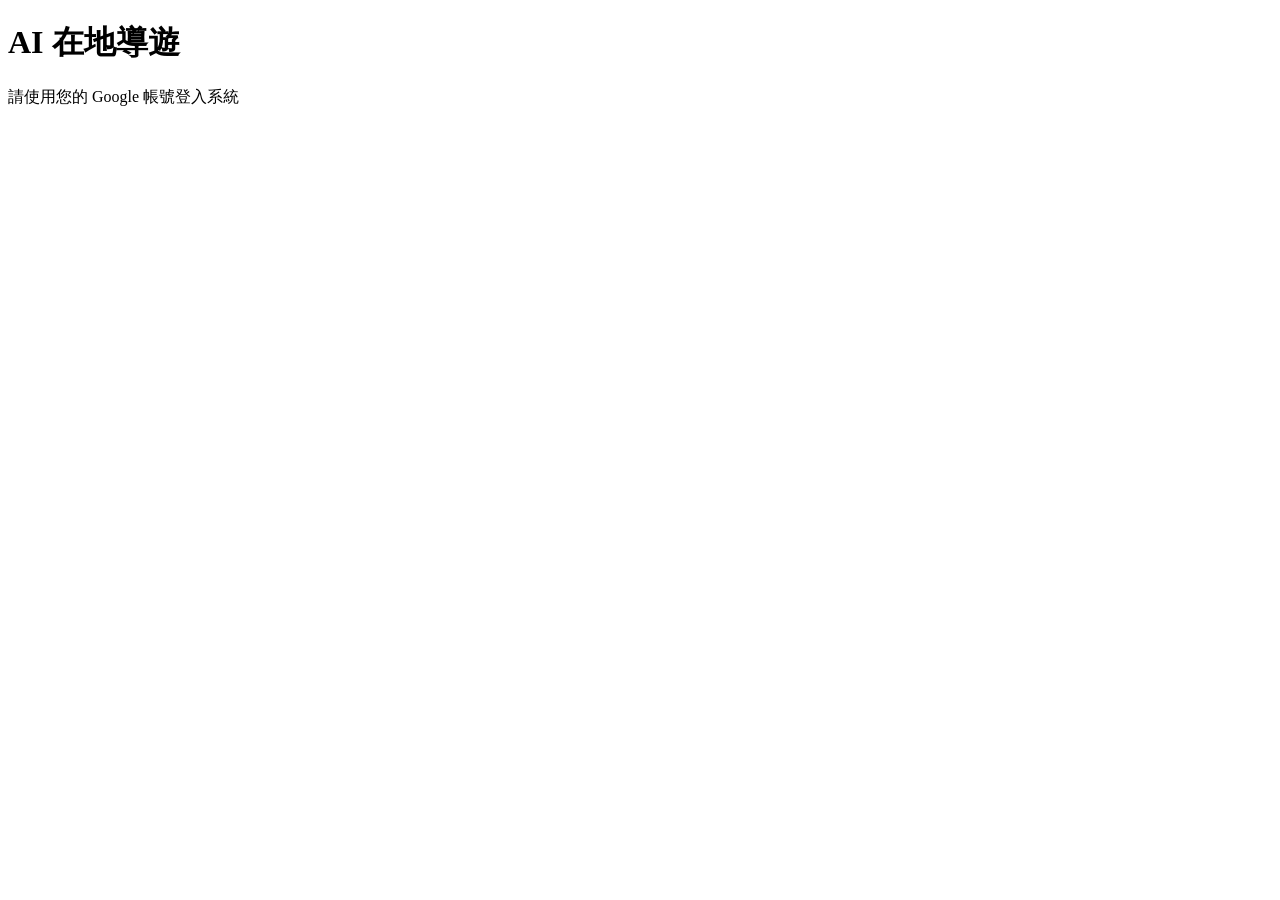
==== public/index.html @ 32da46e6 "feat: refactor for vercel deploy with multi-page routing" ====
<!DOCTYPE html>
<html lang="zh-TW">
<head>
    <meta charset="UTF-8">
    <meta name="viewport" content="width=device-width, initial-scale=1.0">
    <title>AI 在地導遊 - 登入</title>
    <link href="https://fonts.googleapis.com/css2?family=Outfit:wght@300;400;600&display=swap" rel="stylesheet">
    <link href="https://fonts.googleapis.com/css2?family=Noto+Sans+TC:wght@300;400;700&display=swap" rel="stylesheet">
    <link rel="stylesheet" href="/styles.css">
    <script src="https://accounts.google.com/gsi/client" async defer></script>
</head>
<body>
    <div class="container">
        <div id="view-login" class="view active glass-panel">
            <h1>AI 在地導遊</h1>
            <p>請使用您的 Google 帳號登入系統</p>
            <div id="g_id_onload"
                 data-client_id="970732083734-28k4jtivkvrdcuf314sp3d1c3ltfn9oj.apps.googleusercontent.com"
                 data-context="signin"
                 data-ux_mode="popup"
                 data-callback="handleGoogleLogin"
                 data-auto_prompt="false"></div>
            <div class="g_id_signin" data-type="standard" data-shape="rectangular" data-theme="outline" data-text="signin_with" data-size="large" data-logo_alignment="center"></div>
        </div>
    </div>
    <script>
        function decodeJwtResponse(token) {
            let base64Url = token.split('.')[1];
            let base64 = base64Url.replace(/-/g, '+').replace(/_/g, '/');
            return JSON.parse(decodeURIComponent(window.atob(base64).split('').map(c => '%' + ('00' + c.charCodeAt(0).toString(16)).slice(-2)).join('')));
        }
        function handleGoogleLogin(response) {
            const payload = decodeJwtResponse(response.credential);
            const googleId = payload.sub;
            localStorage.setItem('currentUser', googleId);
            localStorage.setItem('currentUserName', payload.name);
            
            const hasEnrolled = localStorage.getItem(`voice_enrolled_${googleId}`);
            if (!hasEnrolled) {
                window.location.href = '/register';
            } else {
                window.location.href = `/user/${googleId}/record`;
            }
        }
    </script>
</body>
</html>
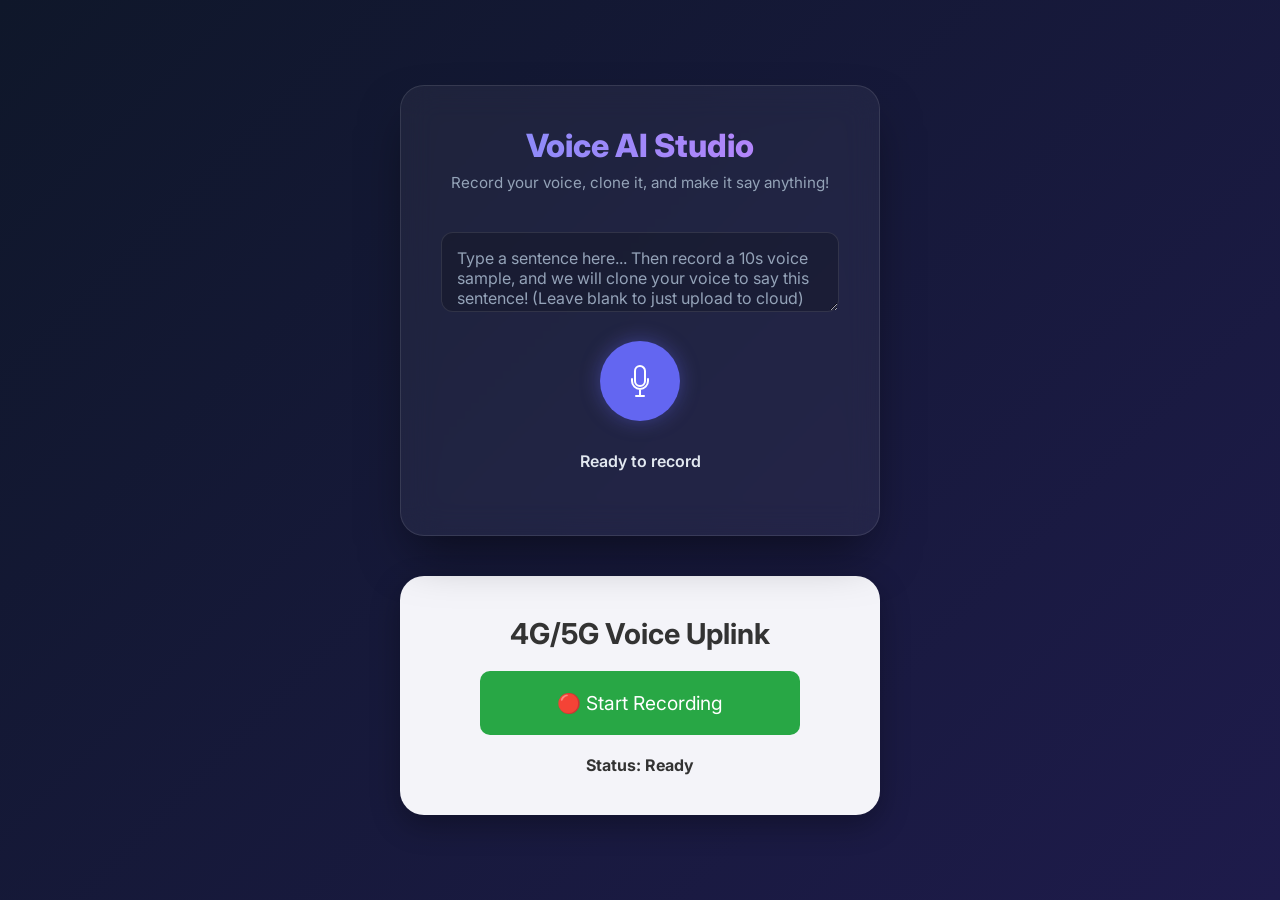
==== commit 8cff7838: "Integrate Voice AI Studio and Voice Recorder" ====
--- a/public/index.html
+++ b/public/index.html
@@ -1,47 +1,505 @@
 <!DOCTYPE html>
-<html lang="zh-TW">
+<html lang="en">
+
 <head>
     <meta charset="UTF-8">
     <meta name="viewport" content="width=device-width, initial-scale=1.0">
-    <title>AI 在地導遊 - 登入</title>
-    <link href="https://fonts.googleapis.com/css2?family=Outfit:wght@300;400;600&display=swap" rel="stylesheet">
-    <link href="https://fonts.googleapis.com/css2?family=Noto+Sans+TC:wght@300;400;700&display=swap" rel="stylesheet">
-    <link rel="stylesheet" href="/styles.css">
-    <script src="https://accounts.google.com/gsi/client" async defer></script>
+    <title>Integrated Voice App</title>
+    <link href="https://fonts.googleapis.com/css2?family=Inter:wght@400;600;800&display=swap" rel="stylesheet">
+    <style>
+        :root {
+            --primary-color: #6366f1;
+            --primary-hover: #4f46e5;
+            --danger-color: #ef4444;
+            --danger-hover: #dc2626;
+            --bg-gradient: linear-gradient(135deg, #0f172a 0%, #1e1b4b 100%);
+            --glass-bg: rgba(255, 255, 255, 0.05);
+            --glass-border: rgba(255, 255, 255, 0.1);
+            --text-main: #f8fafc;
+            --text-muted: #94a3b8;
+        }
+
+        * {
+            box-sizing: border-box;
+            margin: 0;
+            padding: 0;
+            font-family: 'Inter', sans-serif;
+        }
+
+        body {
+            background: var(--bg-gradient);
+            color: var(--text-main);
+            min-height: 100vh;
+            display: flex;
+            flex-direction: column;
+            align-items: center;
+            justify-content: center;
+            padding: 40px 20px;
+            gap: 40px;
+        }
+
+        /* --- Voice AI Studio Styles --- */
+        .recorder-container {
+            background: var(--glass-bg);
+            backdrop-filter: blur(16px);
+            -webkit-backdrop-filter: blur(16px);
+            border: 1px solid var(--glass-border);
+            border-radius: 24px;
+            padding: 40px;
+            width: 100%;
+            max-width: 480px;
+            text-align: center;
+            box-shadow: 0 25px 50px -12px rgba(0, 0, 0, 0.5);
+            transition: all 0.3s ease;
+        }
+
+        .recorder-container:hover {
+            border-color: rgba(255, 255, 255, 0.2);
+            transform: translateY(-5px);
+        }
+
+        .header h1 {
+            font-size: 2rem;
+            font-weight: 800;
+            margin-bottom: 8px;
+            background: linear-gradient(to right, #818cf8, #c084fc);
+            -webkit-background-clip: text;
+            -webkit-text-fill-color: transparent;
+        }
+
+        .header p {
+            color: var(--text-muted);
+            font-size: 0.95rem;
+            margin-bottom: 40px;
+        }
+
+        .record-button-wrapper {
+            position: relative;
+            display: inline-flex;
+            justify-content: center;
+            align-items: center;
+            margin-bottom: 30px;
+        }
+
+        .record-btn {
+            width: 80px;
+            height: 80px;
+            border-radius: 50%;
+            border: none;
+            background: var(--primary-color);
+            color: white;
+            font-size: 1.5rem;
+            cursor: pointer;
+            display: flex;
+            align-items: center;
+            justify-content: center;
+            transition: all 0.3s cubic-bezier(0.4, 0, 0.2, 1);
+            outline: none;
+            position: relative;
+            z-index: 2;
+            box-shadow: 0 0 20px rgba(99, 102, 241, 0.4);
+        }
+
+        .record-btn:hover {
+            transform: scale(1.05);
+            background: var(--primary-hover);
+        }
+
+        .record-btn.recording {
+            background: var(--danger-color);
+            animation: pulse-danger 1.5s infinite;
+            box-shadow: 0 0 20px rgba(239, 68, 68, 0.6);
+        }
+
+        .record-btn.recording:hover {
+            background: var(--danger-hover);
+        }
+
+        .ripple {
+            position: absolute;
+            width: 80px;
+            height: 80px;
+            border-radius: 50%;
+            background: var(--danger-color);
+            opacity: 0;
+            z-index: 1;
+        }
+
+        .record-btn.recording~.ripple {
+            animation: ripple-effect 1.5s infinite;
+        }
+
+        @keyframes pulse-danger {
+            0% { transform: scale(1); }
+            50% { transform: scale(0.95); }
+            100% { transform: scale(1); }
+        }
+
+        @keyframes ripple-effect {
+            0% { transform: scale(1); opacity: 0.6; }
+            100% { transform: scale(2); opacity: 0; }
+        }
+
+        .status-display {
+            font-size: 1rem;
+            font-weight: 600;
+            margin-bottom: 20px;
+            min-height: 24px;
+            color: #e2e8f0;
+        }
+
+        .timer {
+            font-family: monospace;
+            font-size: 1.25rem;
+            color: #cbd5e1;
+            margin-bottom: 20px;
+            display: none;
+        }
+
+        .timer.active {
+            display: block;
+        }
+
+        .result-container {
+            margin-top: 20px;
+            padding: 15px;
+            background: rgba(0, 0, 0, 0.2);
+            border-radius: 12px;
+            display: none;
+            word-break: break-all;
+        }
+
+        .result-container.show {
+            display: block;
+            animation: slide-up 0.4s ease forwards;
+        }
+
+        @keyframes slide-up {
+            from { opacity: 0; transform: translateY(10px); }
+            to { opacity: 1; transform: translateY(0); }
+        }
+
+        .audio-player-container {
+            margin-top: 20px;
+            display: none;
+        }
+
+        .audio-player-container.show {
+            display: block;
+        }
+
+        audio {
+            width: 100%;
+            height: 40px;
+            border-radius: 20px;
+        }
+
+        audio::-webkit-media-controls-panel {
+            background-color: var(--glass-bg);
+            color: white;
+        }
+        
+        .text-input {
+            width: 100%;
+            padding: 15px;
+            border-radius: 12px;
+            background: rgba(0, 0, 0, 0.2);
+            border: 1px solid var(--glass-border);
+            color: var(--text-main);
+            font-size: 1rem;
+            margin-bottom: 25px;
+            resize: vertical;
+            min-height: 80px;
+            transition: all 0.3s ease;
+        }
+        .text-input::placeholder {
+            color: var(--text-muted);
+        }
+        .text-input:focus {
+            outline: none;
+            border-color: var(--primary-color);
+            background: rgba(0, 0, 0, 0.3);
+            box-shadow: 0 0 10px rgba(99, 102, 241, 0.3);
+        }
+
+        /* --- Legacy Simple Voice Recorder Styles --- */
+        .simple-card {
+            background: #f4f4f9;
+            color: #333;
+            border-radius: 24px;
+            padding: 40px;
+            width: 100%;
+            max-width: 480px;
+            text-align: center;
+            box-shadow: 0 10px 30px rgba(0, 0, 0, 0.3);
+        }
+        
+        .simple-card h2 {
+            font-size: 1.8rem;
+            margin-bottom: 20px;
+        }
+
+        .simple-btn {
+            width: 80%;
+            padding: 20px;
+            margin: 10px auto;
+            font-size: 1.2rem;
+            border-radius: 10px;
+            border: none;
+            color: white;
+            transition: 0.3s;
+            cursor: pointer;
+            display: block;
+        }
+
+        #startBtn {
+            background: #28a745;
+        }
+
+        #stopBtn {
+            background: #dc3545;
+            display: none;
+        }
+
+        #simpleStatusText {
+            font-weight: bold;
+            color: #333;
+            margin-top: 20px;
+            font-size: 1rem;
+        }
+    </style>
 </head>
+
 <body>
-    <div class="container">
-        <div id="view-login" class="view active glass-panel">
-            <h1>AI 在地導遊</h1>
-            <p>請使用您的 Google 帳號登入系統</p>
-            <div id="g_id_onload"
-                 data-client_id="970732083734-28k4jtivkvrdcuf314sp3d1c3ltfn9oj.apps.googleusercontent.com"
-                 data-context="signin"
-                 data-ux_mode="popup"
-                 data-callback="handleGoogleLogin"
-                 data-auto_prompt="false"></div>
-            <div class="g_id_signin" data-type="standard" data-shape="rectangular" data-theme="outline" data-text="signin_with" data-size="large" data-logo_alignment="center"></div>
+
+    <!-- UI 1: Voice AI Studio -->
+    <div class="recorder-container">
+        <div class="header">
+            <h1>Voice AI Studio</h1>
+            <p>Record your voice, clone it, and make it say anything!</p>
+        </div>
+
+        <textarea id="sentenceInput" class="text-input" placeholder="Type a sentence here... Then record a 10s voice sample, and we will clone your voice to say this sentence! (Leave blank to just upload to cloud)"></textarea>
+
+        <div class="record-button-wrapper">
+            <button class="record-btn" id="studioRecordBtn" title="Start Recording">
+                <svg width="24" height="32" viewBox="0 0 24 32" fill="none" xmlns="http://www.w3.org/2000/svg"
+                    id="micIcon">
+                    <path
+                        d="M12 21C14.7614 21 17 18.7614 17 16V6C17 3.23858 14.7614 1 12 1C9.23858 1 7 3.23858 7 6V16C7 18.7614 9.23858 21 12 21Z"
+                        stroke="currentColor" stroke-width="2" stroke-linecap="round" stroke-linejoin="round" />
+                    <path d="M4 14V16C4 20.4183 7.58172 24 12 24M20 14V16C20 20.4183 16.4183 24 12 24M12 24V31M8 31H16"
+                        stroke="currentColor" stroke-width="2" stroke-linecap="round" stroke-linejoin="round" />
+                </svg>
+                <svg width="24" height="24" viewBox="0 0 24 24" fill="none" xmlns="http://www.w3.org/2000/svg"
+                    id="stopIcon" style="display: none;">
+                    <rect x="4" y="4" width="16" height="16" rx="2" fill="currentColor" />
+                </svg>
+            </button>
+            <div class="ripple"></div>
+        </div>
+
+        <div class="timer" id="timerDisplay">00:00</div>
+        <div class="status-display" id="studioStatusText">Ready to record</div>
+
+        <div class="audio-player-container" id="playerContainer">
+            <audio id="audioPlayback" controls></audio>
+        </div>
+
+        <div class="result-container" id="resultBox">
+            <p style="color: #4ade80; margin-bottom: 8px;">Upload Success!</p>
+            <a href="#" id="resultLink" target="_blank"
+                style="color: #60a5fa; text-decoration: none; font-size: 0.9rem;">View Uploaded File</a>
         </div>
     </div>
+
+    <!-- UI 2: Voice Recorder (Original) -->
+    <div class="simple-card">
+        <h2>4G/5G Voice Uplink</h2>
+        <button class="simple-btn" id="startBtn">🔴 Start Recording</button>
+        <button class="simple-btn" id="stopBtn">⏹ Stop & Send</button>
+        <p id="simpleStatusText">Status: Ready</p>
+    </div>
+
     <script>
-        function decodeJwtResponse(token) {
-            let base64Url = token.split('.')[1];
-            let base64 = base64Url.replace(/-/g, '+').replace(/_/g, '/');
-            return JSON.parse(decodeURIComponent(window.atob(base64).split('').map(c => '%' + ('00' + c.charCodeAt(0).toString(16)).slice(-2)).join('')));
-        }
-        function handleGoogleLogin(response) {
-            const payload = decodeJwtResponse(response.credential);
-            const googleId = payload.sub;
-            localStorage.setItem('currentUser', googleId);
-            localStorage.setItem('currentUserName', payload.name);
-            
-            const hasEnrolled = localStorage.getItem(`voice_enrolled_${googleId}`);
-            if (!hasEnrolled) {
-                window.location.href = '/register';
+        // ==========================================
+        // 1. Voice AI Studio Logic
+        // ==========================================
+        let studioRecorder = null;
+        let studioChunks = [];
+        let isRecording = false;
+        let timerInterval = null;
+        let seconds = 0;
+
+        const studioRecordBtn = document.getElementById('studioRecordBtn');
+        const micIcon = document.getElementById('micIcon');
+        const stopIcon = document.getElementById('stopIcon');
+        const studioStatusText = document.getElementById('studioStatusText');
+        const resultBox = document.getElementById('resultBox');
+        const resultLink = document.getElementById('resultLink');
+        const timerDisplay = document.getElementById('timerDisplay');
+        const playerContainer = document.getElementById('playerContainer');
+        const audioPlayback = document.getElementById('audioPlayback');
+
+        function updateTimer() {
+            seconds++;
+            const mins = String(Math.floor(seconds / 60)).padStart(2, '0');
+            const secs = String(seconds % 60).padStart(2, '0');
+            timerDisplay.textContent = `${mins}:${secs}`;
+        }
+
+        studioRecordBtn.onclick = async () => {
+            if (!isRecording) {
+                try {
+                    const stream = await navigator.mediaDevices.getUserMedia({ audio: true });
+                    studioRecorder = new MediaRecorder(stream);
+                    studioRecorder.ondataavailable = e => { if (e.data.size > 0) studioChunks.push(e.data); };
+                    studioRecorder.onstop = processStudioAudio;
+                    // start recording and capturing chunks every 10ms for stability
+                    studioRecorder.start(10);
+
+                    isRecording = true;
+                    studioRecordBtn.classList.add('recording');
+                    micIcon.style.display = 'none';
+                    stopIcon.style.display = 'block';
+                    studioStatusText.textContent = "Recording...";
+
+                    resultBox.classList.remove('show');
+                    playerContainer.classList.remove('show');
+                    seconds = 0;
+                    timerDisplay.textContent = "00:00";
+                    timerDisplay.classList.add('active');
+                    timerInterval = setInterval(updateTimer, 1000);
+                } catch (err) {
+                    console.error("Microphone error:", err);
+                    studioStatusText.textContent = "Error: Please allow microphone access.";
+                    studioStatusText.style.color = "var(--danger-color)";
+                }
             } else {
-                window.location.href = `/user/${googleId}/record`;
+                if (studioRecorder && studioRecorder.state !== 'inactive') {
+                    studioRecorder.stop();
+                    studioRecorder.stream.getTracks().forEach(track => track.stop());
+                }
+                clearInterval(timerInterval);
+                timerDisplay.classList.remove('active');
+
+                isRecording = false;
+                studioRecordBtn.classList.remove('recording');
+                micIcon.style.display = 'block';
+                stopIcon.style.display = 'none';
+                studioStatusText.textContent = "Processing...";
             }
+        };
+
+        async function processStudioAudio() {
+            const sentence = document.getElementById('sentenceInput').value.trim();
+            const blob = new Blob(studioChunks, { type: 'audio/webm' });
+            const formData = new FormData();
+            formData.append('file', blob, 'recording.webm');
+
+            try {
+                if (sentence) {
+                    studioStatusText.textContent = "Cloning your voice & synthesizing text...";
+                    formData.append('text', sentence);
+                    const res = await fetch('/api/clone', { method: 'POST', body: formData });
+                    if (!res.ok) throw new Error("Clone failed");
+
+                    const cloneBlob = await res.blob();
+                    const cloneUrl = URL.createObjectURL(cloneBlob);
+                    studioStatusText.textContent = "Voice Cloning Complete! Listen below:";
+                    studioStatusText.style.color = "#4ade80";
+
+                    audioPlayback.src = cloneUrl;
+                    playerContainer.classList.add('show');
+                    audioPlayback.play();
+
+                    resultLink.href = cloneUrl;
+                    resultLink.download = "ai_cloned_voice.mp3";
+                    resultLink.textContent = "Download Synthesized Audio";
+                    resultBox.classList.add('show');
+                } else {
+                    studioStatusText.textContent = "Uploading to Cloudinary...";
+                    const audioUrl = URL.createObjectURL(blob);
+                    audioPlayback.src = audioUrl;
+                    playerContainer.classList.add('show');
+
+                    // Note: upload expects voiceNote field directly from legacy system, fallback handles it here
+                    const uploadForm = new FormData();
+                    uploadForm.append('voiceNote', blob); 
+                    const res = await fetch('/upload', { method: 'POST', body: uploadForm });
+                    if (!res.ok) throw new Error("Upload failed");
+
+                    const data = await res.json();
+                    studioStatusText.textContent = "Upload Complete!";
+                    studioStatusText.style.color = "#4ade80";
+
+                    resultLink.href = data.url;
+                    resultLink.removeAttribute("download");
+                    resultLink.textContent = "View Uploaded File: " + data.url;
+                    resultBox.classList.add('show');
+                }
+            } catch (err) {
+                console.error("Action error:", err);
+                studioStatusText.textContent = "Process Failed! Please try again.";
+                studioStatusText.style.color = "var(--danger-color)";
+            }
+            studioChunks = [];
+            setTimeout(() => {
+                if (!isRecording) {
+                    studioStatusText.textContent = "Ready to record";
+                    studioStatusText.style.color = "var(--text-main)";
+                }
+            }, 8000);
+        }
+
+        // ==========================================
+        // 2. Original Voice Recorder Logic
+        // ==========================================
+        let simpleRecorder, simpleChunks = [];
+        const startBtn = document.getElementById('startBtn');
+        const stopBtn = document.getElementById('stopBtn');
+        const simpleStatusText = document.getElementById('simpleStatusText');
+
+        startBtn.onclick = async () => {
+            try {
+                const stream = await navigator.mediaDevices.getUserMedia({ audio: true });
+                simpleRecorder = new MediaRecorder(stream);
+                simpleRecorder.ondataavailable = e => simpleChunks.push(e.data);
+                simpleRecorder.onstop = uploadSimpleAudio;
+                simpleRecorder.start();
+
+                startBtn.style.display = 'none';
+                stopBtn.style.display = 'block';
+                simpleStatusText.innerText = "Status: Recording...";
+            } catch (err) {
+                console.error("Mic access error:", err);
+                simpleStatusText.innerText = "Status: Mic Access Denied";
+            }
+        };
+
+        stopBtn.onclick = () => {
+            simpleRecorder.stop();
+            simpleRecorder.stream.getTracks().forEach(track => track.stop());
+            startBtn.style.display = 'block';
+            stopBtn.style.display = 'none';
+        };
+
+        async function uploadSimpleAudio() {
+            simpleStatusText.innerText = "Status: Uploading via 4G/5G...";
+            const blob = new Blob(simpleChunks, { type: 'audio/webm' });
+            const formData = new FormData();
+            formData.append('voiceNote', blob);
+
+            try {
+                const res = await fetch('/upload', { method: 'POST', body: formData });
+                const data = await res.json();
+                simpleStatusText.innerText = "Status: " + data.message;
+            } catch (err) {
+                simpleStatusText.innerText = "Status: Upload Failed!";
+            }
+            simpleChunks = [];
         }
     </script>
 </body>
+
 </html>
